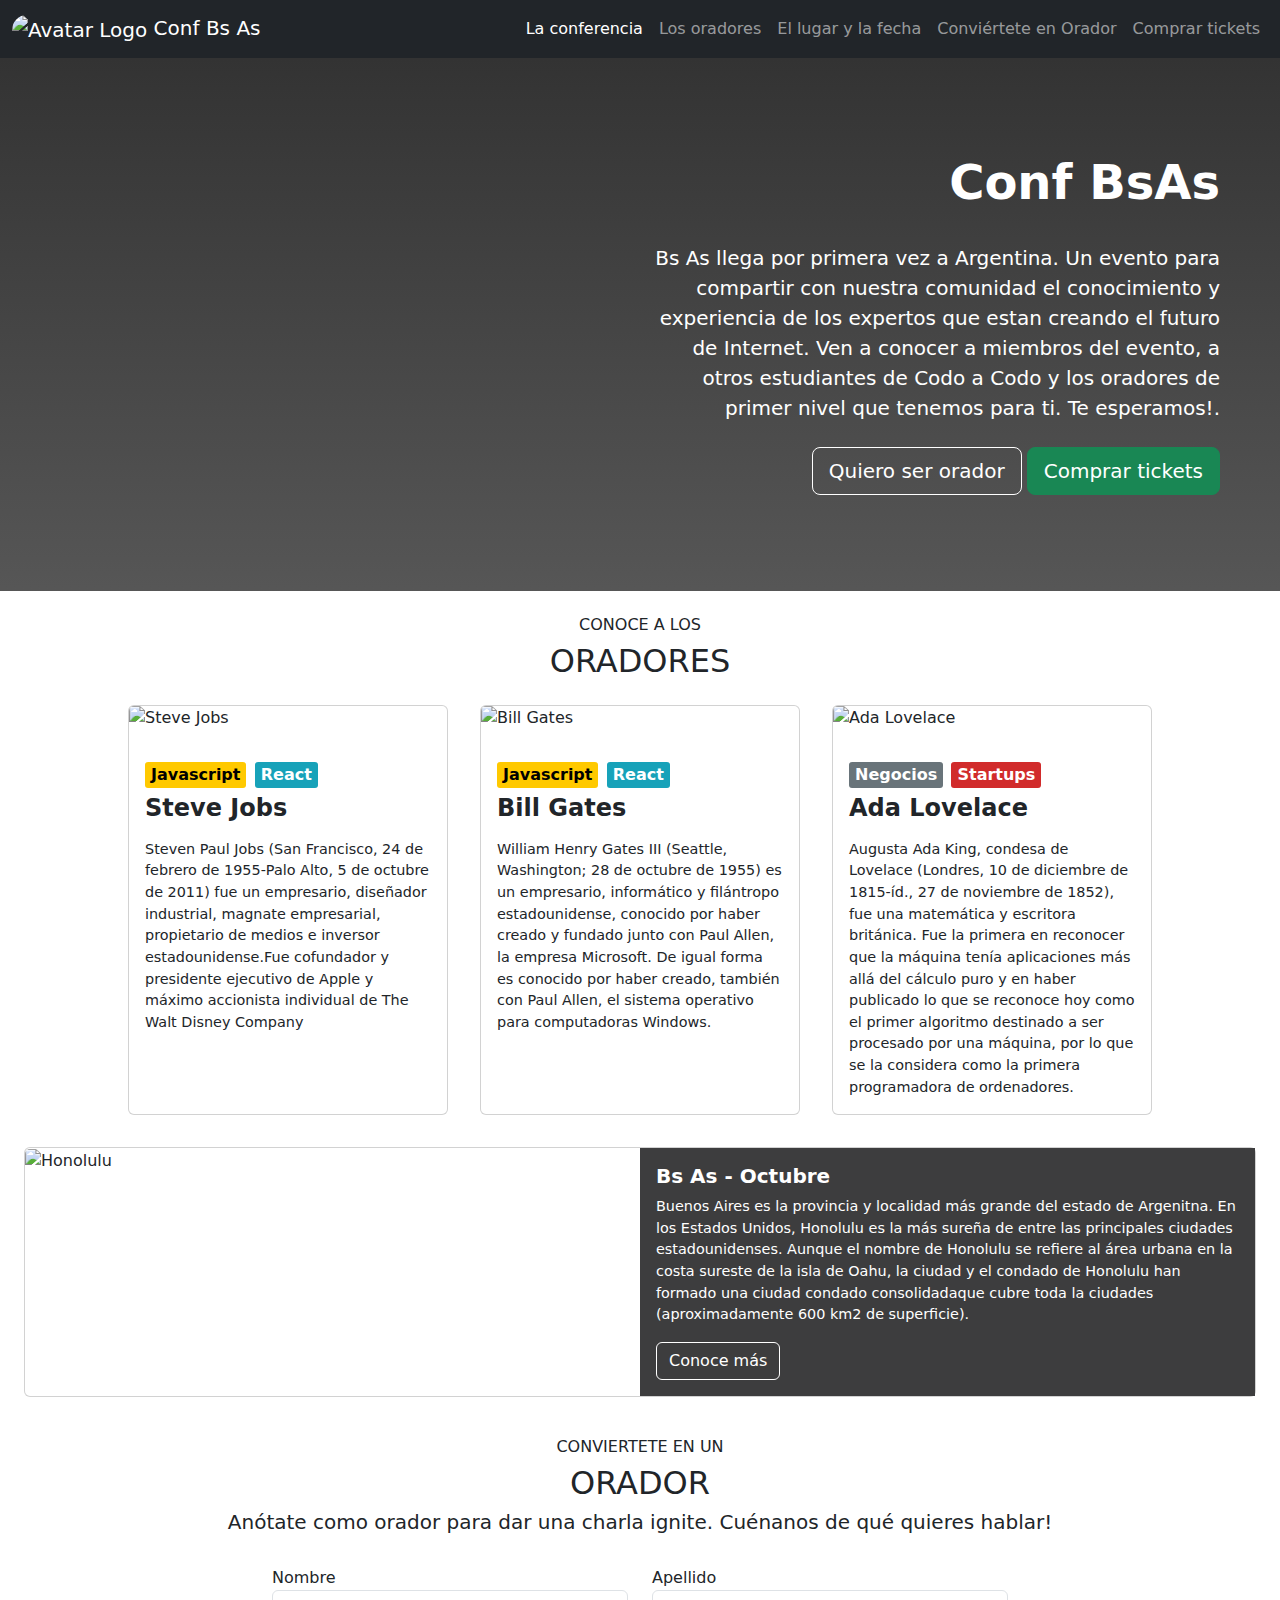
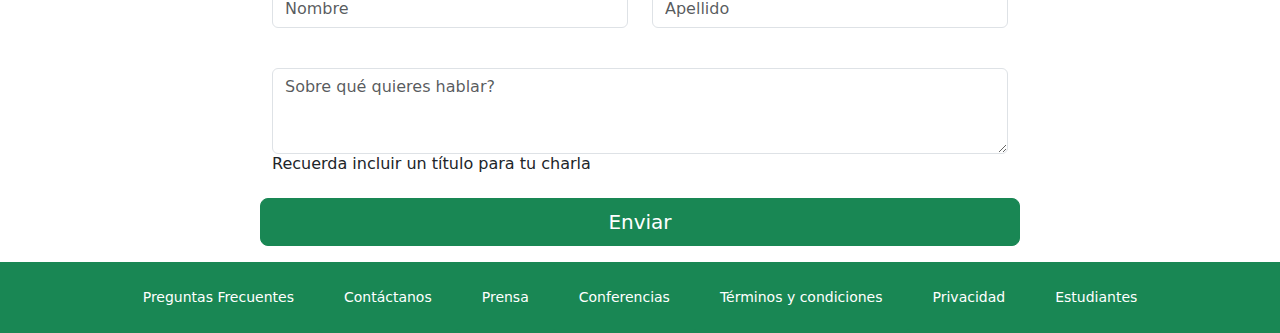
==== TP-integrador.html @ 803d0745 "Add files via upload" ====
<!doctype html>
<html lang="en">

<head>
  <title>Trabajo Practico Integrador Front End</title>
  <!-- Required meta tags -->
  <meta charset="utf-8">
  <meta name="viewport" content="width=device-width, initial-scale=1, shrink-to-fit=no">

  <!-- Bootstrap CSS v5.2.0-beta1 -->
  <link rel="stylesheet" href="https://cdn.jsdelivr.net/npm/bootstrap@5.2.0/dist/css/bootstrap.min.css"
    integrity="sha384-gH2yIJqKdNHPEq0n4Mqa/HGKIhSkIHeL5AyhkYV8i59U5AR6csBvApHHNl/vI1Bx" crossorigin="anonymous">
  <link rel="stylesheet" href="https://cdnjs.cloudflare.com/ajax/libs/animate.css/4.1.1/animate.min.css"/>
  <link rel="stylesheet" href="animate.css">
  <link rel="stylesheet" href="TP-integrador.css">

  <link href="https://unpkg.com/aos@2.3.1/dist/aos.css" rel="stylesheet">

  <script>
    AOS.init();
  </script>

  <link href="/docs/5.0/dist/css/bootstrap.min.css" rel="stylesheet"
    integrity="sha384-EVSTQN3/azprG1Anm3QDgpJLIm9Nao0Yz1ztcQTwFspd3yD65VohhpuuCOmLASjC" crossorigin="anonymous">

  <meta name="viewport" content="width=device-width, initial-scale=1">
  <link href="https://cdn.jsdelivr.net/npm/bootstrap@5.2.1/dist/css/bootstrap.min.css" rel="stylesheet">
 

</head>

<body>
  <div style="overflow-x:auto;">
    <header>
      <!-- place navbar here -->
  <!--
      <nav class="navbar navbar-expand-sm bg-dark navbar-dark" sticky-top>
        <div class="container-fluid">
          <a class="navbar-brand" href="#">
            <img src="imagenes_integrador_front/codoacodo.png" alt="Avatar Logo" style="width:100px;" class="rounded-pill"> 
          </a>
        </div>
      </nav>
-->
  <nav class="navbar navbar-expand-lg bg-dark navbar-dark">
    <div class="container-fluid">
      <a class="navbar-brand" href="#">
        <img src="imagenes_integrador_front/codoacodo.png" alt="Avatar Logo" style="width:100px;" class="rounded-pill"> <!-- alt="Logo" width="30" height="24"
          class="d-inline-block align-text-top"> -->
        Conf Bs As
      </a>
      <div>
        <button class="navbar-toggler" type="button" data-bs-toggle="collapse" data-bs-target="#navbarNavDropdown"
          aria-controls="navbarNavDropdown" aria-expanded="false" aria-label="Toggle navigation">
          <span class="navbar-toggler-icon"></span>
        </button>
        <div class="collapse navbar-collapse" id="navbarNavDropdown">
          <ul class="navbar-nav">
            <li class="nav-item">
              <a class="nav-link active" aria-current="page" href="#">La conferencia</a>
            </li>
            <li class="nav-item">
              <a class="nav-link" href="#">Los oradores</a>
            </li>
            <li class="nav-item">
              <a class="nav-link" href="#">El lugar y la fecha</a>
            </li>
            <li class="nav-item">
              <a class="nav-link" href="#">Conviértete en Orador</a>
            </li>
            <li class="nav-item">
              <a class="nav-link"  href="#">Comprar tickets</a>
            </li>
            <!---<li class="nav-item dropdown">
              <a class="nav-link dropdown-toggle" href="#" role="button" data-bs-toggle="dropdown" aria-expanded="false">
                Comprar tickets
              </a>
              <ul class="dropdown-menu">
                <li><a class="dropdown-item" href="#">Action</a></li>
                <li><a class="dropdown-item" href="#">Another action</a></li>
                <li><a class="dropdown-item" href="#">Something else here</a></li>
              </ul>
            </li>
          -->
          </ul>
        </div>
      </div>
    </div>
  </nav>

    </header>
    <main>

<!-- PORTADA -->

      <div class="p-5 mb-4 fondo text-end text-white">
        <div class="container-fluid py-5 ">
              <h1 class="display-5 fw-bold">Conf BsAs</h1>
              <div class="row">
                <div class="col"></div>
                <div class="col fs-5 py-4">Bs As llega por primera vez a Argentina. Un evento para compartir con nuestra comunidad el conocimiento y experiencia de los expertos que estan creando el futuro de Internet. Ven a conocer a miembros del evento, a otros estudiantes de Codo a Codo y los oradores de primer nivel que tenemos para ti. Te
                esperamos!.</div>
              </div>
              <button class="btn btn-primary-transparent btn-lg text-white border-white" type="button">Quiero ser orador</button>
              <button class="btn btn-success btn-lg" type="button">Comprar tickets</button>
            </div>
        </div>
      </div>
    
<!-- TEXTO  -->

      <h6 align="center">CONOCE A LOS</h6>
      <h2 align="center">ORADORES</h2>

<!-- TARJETAS -->

      <div class="oradores">
        <div class="card" style="width: 20rem;" >
          <img src="imagenes_integrador_front/steve.jpg" class="card-img-top" alt="Steve Jobs">
          <div class="card-body">
            <div class="textoOorador">
              <div class="botones">
                <input type="button" value="Javascript" class="btnAmarillo"></input>
                <input type="button" value="React" class="btnCeleste"></input>
              </div>
            </div>
            <div>
              <h5 class="titulo">Steve Jobs</h5>
              <p class="card-text">Steven Paul Jobs (San Francisco, 24 de febrero de 1955-Palo Alto, 5 de octubre de 2011) fue un empresario, diseñador industrial, magnate empresarial, propietario de medios e inversor estadounidense.Fue cofundador y presidente ejecutivo de Apple y máximo accionista individual de The Walt Disney Company
              </p>
            </div>
          </div>   
        </div>

        <div class="card" style="width: 20rem;">
          <img src="imagenes_integrador_front/bill.jpg" class="card-img-top" alt="Bill Gates">
          <div class="card-body">
            <div class="textoOorador">
              <div class="botones">
                <input type="button" value="Javascript" class="btnAmarillo"></input>
                <input type="button" value="React" class="btnCeleste"></input>
              </div>
              <div>
                <h5 class="titulo">Bill Gates</h5>
                <p class="card-text">William Henry Gates III (Seattle, Washington; 28 de octubre de 1955) es un empresario, informático y filántropo estadounidense, conocido por haber creado y fundado junto con Paul Allen, la empresa Microsoft. De igual forma es conocido por haber creado, también con Paul Allen, el sistema operativo para computadoras Windows.
                </p>
              </div>
            </div>
          </div>
        </div>
      
        <div class="card" style="width: 20rem;">
          <img src="imagenes_integrador_front/ada.jpeg" class="card-img-top" alt="Ada Lovelace">
          <div class="card-body">
            <div class="textoOorador">
              <div class="botones-Ada">
                <input type="button" value="Negocios" class="btnGris"></input>
                <input type="button" value="Startups" class="btnRojo"></input>
              </div>
            <div>
              <h5 class="titulo">Ada Lovelace</h5>
              <p class="card-text">Augusta Ada King, condesa de Lovelace (Londres, 10 de diciembre de 1815-íd., 27 de noviembre de 1852), fue una matemática y escritora británica. Fue la primera en reconocer que la máquina tenía aplicaciones más allá del cálculo puro y en haber publicado lo que se reconoce hoy como el primer algoritmo destinado a ser procesado por una máquina, por lo que se la considera como la primera programadora de ordenadores.
              </p>
              </div>
            </div>
          </div>
        </div>
      </div>

  
 <!-- HONOLULU -->
      
<div class="m-2">
  <div class="card" style="max-width: auto;">
    <div class="row g-0">
      <div class="col-sm-6">
        <img src="imagenes_integrador_front/honolulu.jpg" class="card-img-top h-100" alt="Honolulu">
      </div>
      <div class="col-sm-6 text-white row g-0">
        <div class="card-body" style="background: #3d3d3e;">
          <h5 class="card-title fw-bold">Bs As - Octubre</h5>
          <p class="card-text">Buenos Aires es la provincia y localidad más grande del estado de Argenitna. En los Estados Unidos, Honolulu es la más sureña de entre las principales ciudades estadounidenses.
            Aunque el nombre de Honolulu se refiere al área urbana en la costa sureste de la isla de Oahu, la ciudad y el condado de Honolulu han formado una ciudad condado consolidadaque cubre toda la ciudades
            (aproximadamente 600 km2 de superficie).</p>
          <div class="boton">
            <a href="https://es.wikipedia.org/wiki/Honolulu" class="btn btn-transparent stretched-link text-white border-white">Conoce más</a>
          </div>
        </div>
      </div>
    </div>
  </div>
</div>

<!-- FORMULARIO -->
  <div class="py-4 text-center">
            <h6 >CONVIERTETE EN UN</h6>
            <h2 >ORADOR</h2>
            <h5 >Anótate como orador para dar una charla ignite. Cuénanos de qué quieres hablar!</h5>
  </div>
    <div class="container">
      <!--<div class="abs-center">-->
      <!-- <div class="row justify-content-center align-itmes-center"> -->
          <form action="boot.html" method="post">
            <div class="row justify-content-center">
              <div class="col-md-4 mb-3">
                <label for="nombre">Nombre</label>
                <input type="text" name="nombre" id="nombre" class="form-control" placeholder="Nombre" required>
              </div>
              <div class="col-md-4 mb-3">
                <label for="apellido">Apellido</label>
                <input type="text" name="apellido" id="apellido" class="form-control" placeholder="Apellido" required>
              </div>
            </div>
            <div class="row justify-content-center">
              <div class="col-md-8 mb-3">
                <label for="charla"></label>
                <textarea class="form-control" name="charla" id="charla" rows="3" cols="8" class="form-label" placeholder="Sobre qué quieres hablar?"></textarea>
                <h6>Recuerda incluir un título para tu charla</h6>
              </div>
            </div>
            <div class="row justify-content-center">
                <input type="submit" value="Enviar" class="btn btn-success btn-lg btn-block mb-3 col-md-8">
            </div>
          </form>
      </div>  
    </div>
    </main>

    <footer>
      <!-- place footer here -->
      <div class="d-flex justify-content-center bg-success">
        <div class="row row-cols-md-auto">
          <input type="submit" value="Preguntas Frecuentes" class="btn btn-success btn-sm btn-block p-4 text-center">
          <input type="submit" value="Contáctanos" class="btn btn-success btn-sm btn-block p-4 text-center">
          <input type="submit" value="Prensa" class="btn btn-success btn-sm btn-block p-4 text-center">
          <input type="submit" value="Conferencias" class="btn btn-success btn-sm btn-block p-4 text-center">
          <input type="submit" value="Términos y condiciones" class="btn btn-success btn-sm btn-block p-4 text-center">
          <input type="submit" value="Privacidad" class="btn btn-success btn-sm btn-block p-4 text-center">
          <input type="submit" value="Estudiantes" class="btn btn-success btn-sm btn-block p-4 text-center">
        </div>
      </div>


    </footer>


    <!-- Bootstrap JavaScript Libraries -->
    <script src="https://cdn.jsdelivr.net/npm/@popperjs/core@2.11.5/dist/umd/popper.min.js"
      integrity="sha384-Xe+8cL9oJa6tN/veChSP7q+mnSPaj5Bcu9mPX5F5xIGE0DVittaqT5lorf0EI7Vk" crossorigin="anonymous">
    </script>

    <script src="https://cdn.jsdelivr.net/npm/bootstrap@5.2.0/dist/js/bootstrap.min.js"
      integrity="sha384-ODmDIVzN+pFdexxHEHFBQH3/9/vQ9uori45z4JjnFsRydbmQbmL5t1tQ0culUzyK" crossorigin="anonymous">
    </script>
    
    <script src="https://cdn.jsdelivr.net/npm/bootstrap@5.2.1/dist/js/bootstrap.bundle.min.js"></script>
    
    <script src="https://unpkg.com/aos@2.3.1/dist/aos.js"></script>

  </div>

</body>

</html>
---- TP-integrador.css ----
@import url('https://fonts.googleapis.com/css2?family=Roboto:wght@500&display=swap');

body {
    font-family: "Roboto", sans-serif;
    background-color: light;
}

.navbavar {
    position: sticky top;
    top: 0;
    color: green
}

.nav-link > input:hover {
    text-decoration-color: green;
}

.bd-placeholder-img {
    font-size: 1.125rem;
    text-anchor: middle;
    -webkit-user-select: none;
    -moz-user-select: none;
    user-select: none;
}

@media (min-width: 768px) {
    .bd-placeholder-img-lg {
        font-size: 3.5rem;
    }
}

/*#fondo:before {
	content:'';
	position: absolute;
    top: 0;
	bottom: 0;
	left: 0;
	right: 0;
	background-color: rgba(0,0,0,0.6);
} */

.fondo {
   /*background-image: url("../imagenes_integrador_front/ba1.jpg") ;
   height: 100%;
   background-size: cover;
   background-blend-mode: darken;
   filter: brightness(50%); */
   overflow: hidden;
    background: linear-gradient(rgb(0,0,0,0.8), rgba(44, 44, 44, 0.8)), url("../imagenes_integrador_front/ba1.jpg");  /* Chrome 10-25, Safari 5.1-6 */
    background-size: cover;
    background-repeat: no-repeat;
    width: fit-content;
}


.fondo2 {
    background-image: url("../imagenes_integrador_front/honolulu.jpg");
}

.oradores {
    display:flex;
    flex-direction: row;
    justify-content: center;
    animation: flipInY;
    animation-duration: 2s;
}


.card {
    margin: 1rem; 

}

.orador > img {
    width: 100%;
}

.botones > input {
    border:0;
    border-radius: 3px;
    font-weight: bold;
    padding: 0.2rem, 0.4rem, 0.2rem, 0.4rem;
    margin-top: 1rem;
}

.botones-Ada > input {
    border:0;
    border-radius: 3px;
    font-weight: bold;
    padding: 0.2rem, 0.4rem, 0.2rem, 0.4rem;
    margin-top: 1rem;
}

.botones > input:hover {
    animation: rubberBand;
    animation-duration: 2s;
    animation-iteration-count: infinite;
    --webkit-animation-iteration-count: infinite;
    --animation-repeat: 2s;    
}

.botones-Ada > input:hover {
    animation: rubberBand;
    animation-duration: 2s;
    animation-iteration-count: infinite;
    --webkit-animation-iteration-count: infinite;
    --animation-repeat: 2s;    
}

.btnAmarillo {
    background-color: rgb(255, 201, 0);
    margin-right: 0.2rem;
}

.btnCeleste {
    background-color: rgb(23, 162, 185);
    color: white;
}

.btnGris {
    background-color: rgb(105, 116, 122);
    color: white;
    margin-right: 0.2rem;
}

.btnRojo {
    background-color: rgb(209, 43, 43);
    color: white;
}

.btnVerde {
    background-color: rgb(43, 170, 67);
    color: white;
    padding: 1rem, 0.5rem;
}

.btn-transparent {
    background-color: transparent;
    border-color: white;
    padding: 1rem, 0.5rem;

}

.boton > input:hover {
    animation: rubberBand;
    animation-duration: 2s;
    animation-iteration-count: infinite;
    --webkit-animation-iteration-count: infinite;
    --animation-repeat: 2s;
    border-color: white;
    border-width: 1rem; 
}


.titulo {
    font-size: 1.5rem;
    font-weight: bold ;
    margin-bottom: 1rem;
    margin-top: 0.4rem;
}

.card-text {
    font-size: 0.9rem;

}

.textoOrador{
    margin: 1.2rem;
}


@media only screen and (max-width:700px) {
    .oradores {
    flex-direction: column;
    align-items: center;
    }
}

.card-img {
    margin: 0rem;
    align-self: center;
    size-adjust: auto;
    

}

.abs-center {
    display: flex;
    align-items: center;
    justify-content: center;
    height: 100vh;
}

.form {
    width: 100px;
}


@import "../node_modules/bootstrap/scss/functions";
@import "../node_modules/bootstrap/scss/variables";



@import "../node_modules/bootstrap/scss/maps";
@import "../node_modules/bootstrap/scss/mixins";
@import "../node_modules/bootstrap/scss/root";

.custom-element {
    color: tint-color(primary, 10%);
}

.custom-element-2 {
    color: shade-color(danger, 30%);
}
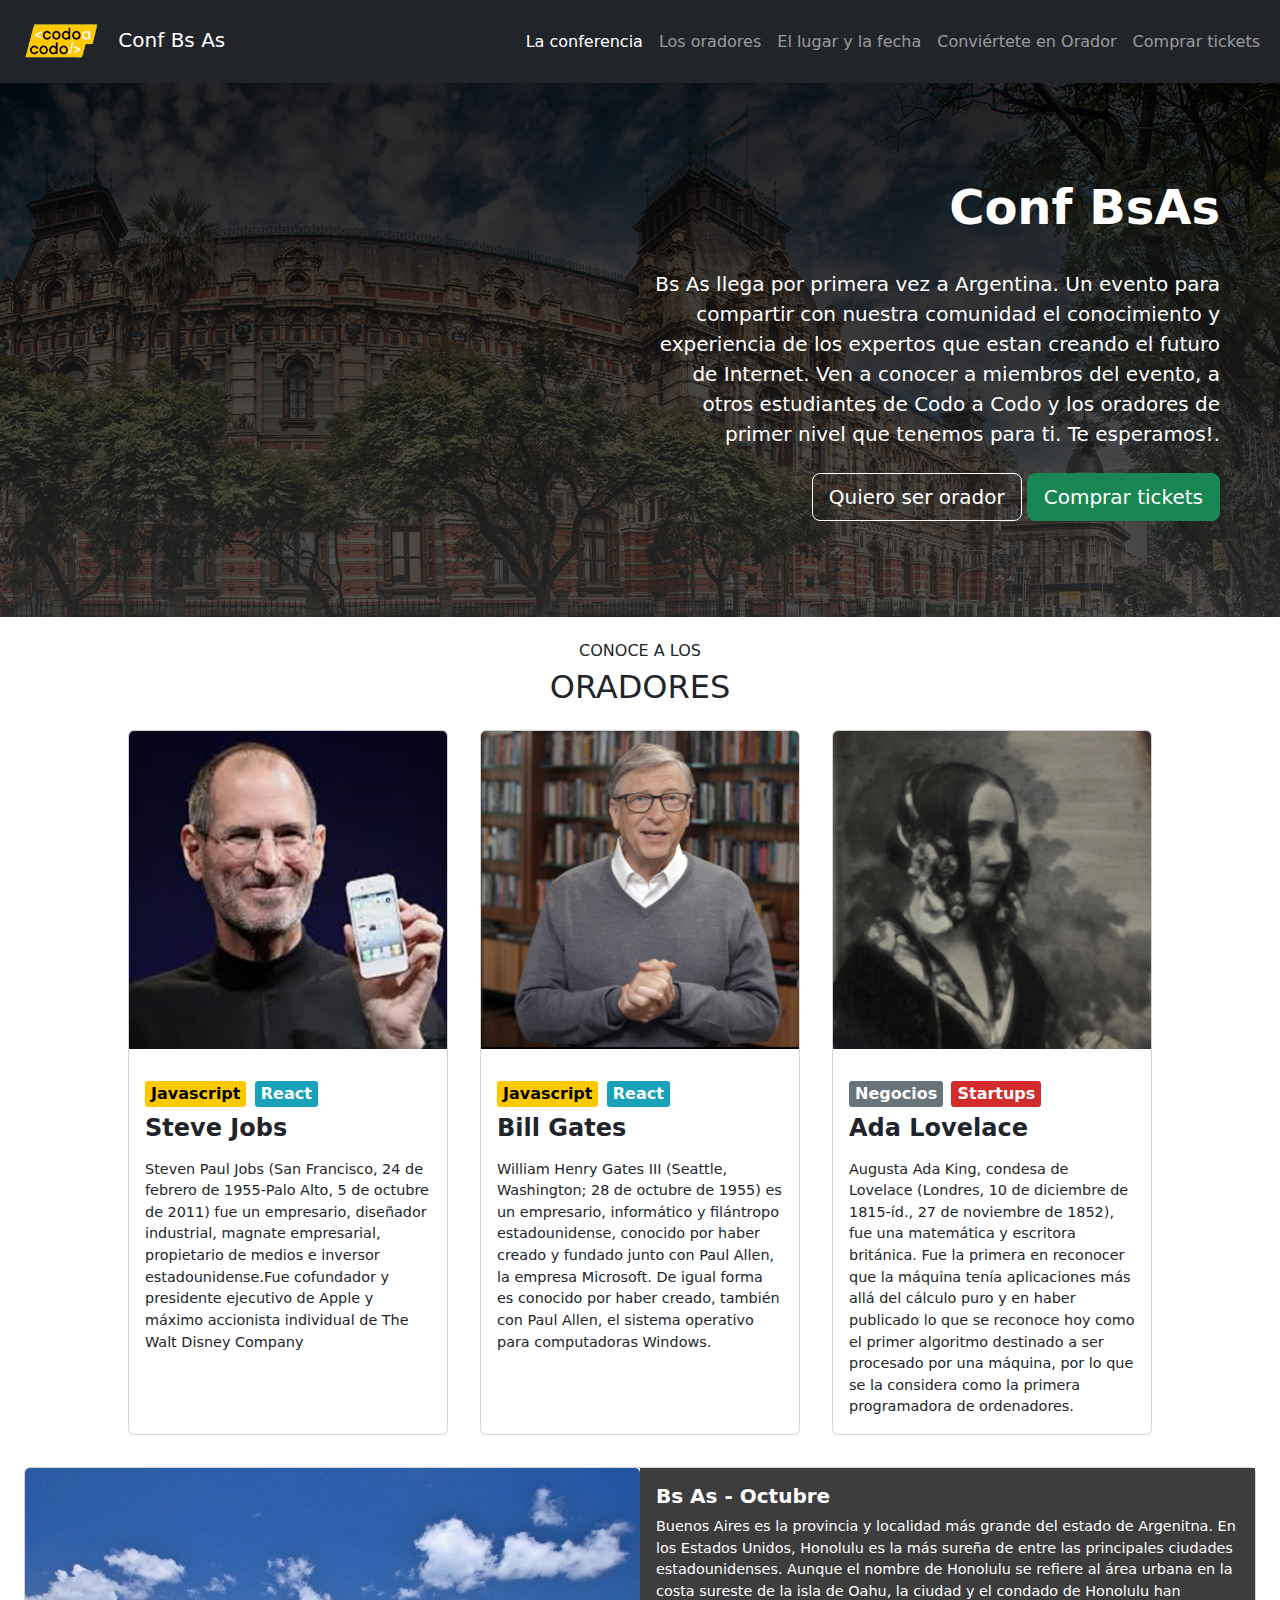
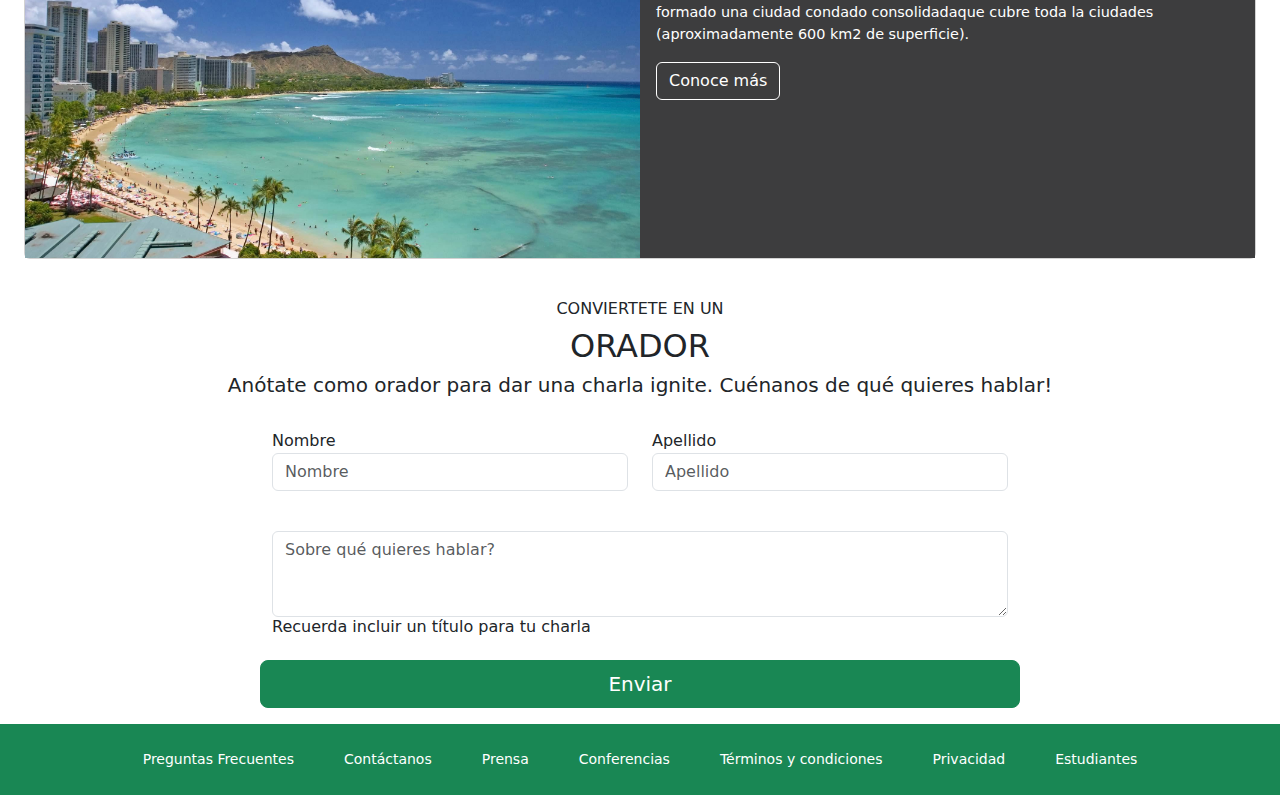
==== commit d74c268e: "Trabajo Integrador" ====
--- a/TP-integrador.html
+++ b/TP-integrador.html
@@ -1,264 +1,264 @@
-<!doctype html>
-<html lang="en">
-
-<head>
-  <title>Trabajo Practico Integrador Front End</title>
-  <!-- Required meta tags -->
-  <meta charset="utf-8">
-  <meta name="viewport" content="width=device-width, initial-scale=1, shrink-to-fit=no">
-
-  <!-- Bootstrap CSS v5.2.0-beta1 -->
-  <link rel="stylesheet" href="https://cdn.jsdelivr.net/npm/bootstrap@5.2.0/dist/css/bootstrap.min.css"
-    integrity="sha384-gH2yIJqKdNHPEq0n4Mqa/HGKIhSkIHeL5AyhkYV8i59U5AR6csBvApHHNl/vI1Bx" crossorigin="anonymous">
-  <link rel="stylesheet" href="https://cdnjs.cloudflare.com/ajax/libs/animate.css/4.1.1/animate.min.css"/>
-  <link rel="stylesheet" href="animate.css">
-  <link rel="stylesheet" href="TP-integrador.css">
-
-  <link href="https://unpkg.com/aos@2.3.1/dist/aos.css" rel="stylesheet">
-
-  <script>
-    AOS.init();
-  </script>
-
-  <link href="/docs/5.0/dist/css/bootstrap.min.css" rel="stylesheet"
-    integrity="sha384-EVSTQN3/azprG1Anm3QDgpJLIm9Nao0Yz1ztcQTwFspd3yD65VohhpuuCOmLASjC" crossorigin="anonymous">
-
-  <meta name="viewport" content="width=device-width, initial-scale=1">
-  <link href="https://cdn.jsdelivr.net/npm/bootstrap@5.2.1/dist/css/bootstrap.min.css" rel="stylesheet">
- 
-
-</head>
-
-<body>
-  <div style="overflow-x:auto;">
-    <header>
-      <!-- place navbar here -->
-  <!--
-      <nav class="navbar navbar-expand-sm bg-dark navbar-dark" sticky-top>
-        <div class="container-fluid">
-          <a class="navbar-brand" href="#">
-            <img src="imagenes_integrador_front/codoacodo.png" alt="Avatar Logo" style="width:100px;" class="rounded-pill"> 
-          </a>
-        </div>
-      </nav>
--->
-  <nav class="navbar navbar-expand-lg bg-dark navbar-dark">
-    <div class="container-fluid">
-      <a class="navbar-brand" href="#">
-        <img src="imagenes_integrador_front/codoacodo.png" alt="Avatar Logo" style="width:100px;" class="rounded-pill"> <!-- alt="Logo" width="30" height="24"
-          class="d-inline-block align-text-top"> -->
-        Conf Bs As
-      </a>
-      <div>
-        <button class="navbar-toggler" type="button" data-bs-toggle="collapse" data-bs-target="#navbarNavDropdown"
-          aria-controls="navbarNavDropdown" aria-expanded="false" aria-label="Toggle navigation">
-          <span class="navbar-toggler-icon"></span>
-        </button>
-        <div class="collapse navbar-collapse" id="navbarNavDropdown">
-          <ul class="navbar-nav">
-            <li class="nav-item">
-              <a class="nav-link active" aria-current="page" href="#">La conferencia</a>
-            </li>
-            <li class="nav-item">
-              <a class="nav-link" href="#">Los oradores</a>
-            </li>
-            <li class="nav-item">
-              <a class="nav-link" href="#">El lugar y la fecha</a>
-            </li>
-            <li class="nav-item">
-              <a class="nav-link" href="#">Conviértete en Orador</a>
-            </li>
-            <li class="nav-item">
-              <a class="nav-link"  href="#">Comprar tickets</a>
-            </li>
-            <!---<li class="nav-item dropdown">
-              <a class="nav-link dropdown-toggle" href="#" role="button" data-bs-toggle="dropdown" aria-expanded="false">
-                Comprar tickets
-              </a>
-              <ul class="dropdown-menu">
-                <li><a class="dropdown-item" href="#">Action</a></li>
-                <li><a class="dropdown-item" href="#">Another action</a></li>
-                <li><a class="dropdown-item" href="#">Something else here</a></li>
-              </ul>
-            </li>
-          -->
-          </ul>
-        </div>
-      </div>
-    </div>
-  </nav>
-
-    </header>
-    <main>
-
-<!-- PORTADA -->
-
-      <div class="p-5 mb-4 fondo text-end text-white">
-        <div class="container-fluid py-5 ">
-              <h1 class="display-5 fw-bold">Conf BsAs</h1>
-              <div class="row">
-                <div class="col"></div>
-                <div class="col fs-5 py-4">Bs As llega por primera vez a Argentina. Un evento para compartir con nuestra comunidad el conocimiento y experiencia de los expertos que estan creando el futuro de Internet. Ven a conocer a miembros del evento, a otros estudiantes de Codo a Codo y los oradores de primer nivel que tenemos para ti. Te
-                esperamos!.</div>
-              </div>
-              <button class="btn btn-primary-transparent btn-lg text-white border-white" type="button">Quiero ser orador</button>
-              <button class="btn btn-success btn-lg" type="button">Comprar tickets</button>
-            </div>
-        </div>
-      </div>
-    
-<!-- TEXTO  -->
-
-      <h6 align="center">CONOCE A LOS</h6>
-      <h2 align="center">ORADORES</h2>
-
-<!-- TARJETAS -->
-
-      <div class="oradores">
-        <div class="card" style="width: 20rem;" >
-          <img src="imagenes_integrador_front/steve.jpg" class="card-img-top" alt="Steve Jobs">
-          <div class="card-body">
-            <div class="textoOorador">
-              <div class="botones">
-                <input type="button" value="Javascript" class="btnAmarillo"></input>
-                <input type="button" value="React" class="btnCeleste"></input>
-              </div>
-            </div>
-            <div>
-              <h5 class="titulo">Steve Jobs</h5>
-              <p class="card-text">Steven Paul Jobs (San Francisco, 24 de febrero de 1955-Palo Alto, 5 de octubre de 2011) fue un empresario, diseñador industrial, magnate empresarial, propietario de medios e inversor estadounidense.Fue cofundador y presidente ejecutivo de Apple y máximo accionista individual de The Walt Disney Company
-              </p>
-            </div>
-          </div>   
-        </div>
-
-        <div class="card" style="width: 20rem;">
-          <img src="imagenes_integrador_front/bill.jpg" class="card-img-top" alt="Bill Gates">
-          <div class="card-body">
-            <div class="textoOorador">
-              <div class="botones">
-                <input type="button" value="Javascript" class="btnAmarillo"></input>
-                <input type="button" value="React" class="btnCeleste"></input>
-              </div>
-              <div>
-                <h5 class="titulo">Bill Gates</h5>
-                <p class="card-text">William Henry Gates III (Seattle, Washington; 28 de octubre de 1955) es un empresario, informático y filántropo estadounidense, conocido por haber creado y fundado junto con Paul Allen, la empresa Microsoft. De igual forma es conocido por haber creado, también con Paul Allen, el sistema operativo para computadoras Windows.
-                </p>
-              </div>
-            </div>
-          </div>
-        </div>
-      
-        <div class="card" style="width: 20rem;">
-          <img src="imagenes_integrador_front/ada.jpeg" class="card-img-top" alt="Ada Lovelace">
-          <div class="card-body">
-            <div class="textoOorador">
-              <div class="botones-Ada">
-                <input type="button" value="Negocios" class="btnGris"></input>
-                <input type="button" value="Startups" class="btnRojo"></input>
-              </div>
-            <div>
-              <h5 class="titulo">Ada Lovelace</h5>
-              <p class="card-text">Augusta Ada King, condesa de Lovelace (Londres, 10 de diciembre de 1815-íd., 27 de noviembre de 1852), fue una matemática y escritora británica. Fue la primera en reconocer que la máquina tenía aplicaciones más allá del cálculo puro y en haber publicado lo que se reconoce hoy como el primer algoritmo destinado a ser procesado por una máquina, por lo que se la considera como la primera programadora de ordenadores.
-              </p>
-              </div>
-            </div>
-          </div>
-        </div>
-      </div>
-
-  
- <!-- HONOLULU -->
-      
-<div class="m-2">
-  <div class="card" style="max-width: auto;">
-    <div class="row g-0">
-      <div class="col-sm-6">
-        <img src="imagenes_integrador_front/honolulu.jpg" class="card-img-top h-100" alt="Honolulu">
-      </div>
-      <div class="col-sm-6 text-white row g-0">
-        <div class="card-body" style="background: #3d3d3e;">
-          <h5 class="card-title fw-bold">Bs As - Octubre</h5>
-          <p class="card-text">Buenos Aires es la provincia y localidad más grande del estado de Argenitna. En los Estados Unidos, Honolulu es la más sureña de entre las principales ciudades estadounidenses.
-            Aunque el nombre de Honolulu se refiere al área urbana en la costa sureste de la isla de Oahu, la ciudad y el condado de Honolulu han formado una ciudad condado consolidadaque cubre toda la ciudades
-            (aproximadamente 600 km2 de superficie).</p>
-          <div class="boton">
-            <a href="https://es.wikipedia.org/wiki/Honolulu" class="btn btn-transparent stretched-link text-white border-white">Conoce más</a>
-          </div>
-        </div>
-      </div>
-    </div>
-  </div>
-</div>
-
-<!-- FORMULARIO -->
-  <div class="py-4 text-center">
-            <h6 >CONVIERTETE EN UN</h6>
-            <h2 >ORADOR</h2>
-            <h5 >Anótate como orador para dar una charla ignite. Cuénanos de qué quieres hablar!</h5>
-  </div>
-    <div class="container">
-      <!--<div class="abs-center">-->
-      <!-- <div class="row justify-content-center align-itmes-center"> -->
-          <form action="boot.html" method="post">
-            <div class="row justify-content-center">
-              <div class="col-md-4 mb-3">
-                <label for="nombre">Nombre</label>
-                <input type="text" name="nombre" id="nombre" class="form-control" placeholder="Nombre" required>
-              </div>
-              <div class="col-md-4 mb-3">
-                <label for="apellido">Apellido</label>
-                <input type="text" name="apellido" id="apellido" class="form-control" placeholder="Apellido" required>
-              </div>
-            </div>
-            <div class="row justify-content-center">
-              <div class="col-md-8 mb-3">
-                <label for="charla"></label>
-                <textarea class="form-control" name="charla" id="charla" rows="3" cols="8" class="form-label" placeholder="Sobre qué quieres hablar?"></textarea>
-                <h6>Recuerda incluir un título para tu charla</h6>
-              </div>
-            </div>
-            <div class="row justify-content-center">
-                <input type="submit" value="Enviar" class="btn btn-success btn-lg btn-block mb-3 col-md-8">
-            </div>
-          </form>
-      </div>  
-    </div>
-    </main>
-
-    <footer>
-      <!-- place footer here -->
-      <div class="d-flex justify-content-center bg-success">
-        <div class="row row-cols-md-auto">
-          <input type="submit" value="Preguntas Frecuentes" class="btn btn-success btn-sm btn-block p-4 text-center">
-          <input type="submit" value="Contáctanos" class="btn btn-success btn-sm btn-block p-4 text-center">
-          <input type="submit" value="Prensa" class="btn btn-success btn-sm btn-block p-4 text-center">
-          <input type="submit" value="Conferencias" class="btn btn-success btn-sm btn-block p-4 text-center">
-          <input type="submit" value="Términos y condiciones" class="btn btn-success btn-sm btn-block p-4 text-center">
-          <input type="submit" value="Privacidad" class="btn btn-success btn-sm btn-block p-4 text-center">
-          <input type="submit" value="Estudiantes" class="btn btn-success btn-sm btn-block p-4 text-center">
-        </div>
-      </div>
-
-
-    </footer>
-
-
-    <!-- Bootstrap JavaScript Libraries -->
-    <script src="https://cdn.jsdelivr.net/npm/@popperjs/core@2.11.5/dist/umd/popper.min.js"
-      integrity="sha384-Xe+8cL9oJa6tN/veChSP7q+mnSPaj5Bcu9mPX5F5xIGE0DVittaqT5lorf0EI7Vk" crossorigin="anonymous">
-    </script>
-
-    <script src="https://cdn.jsdelivr.net/npm/bootstrap@5.2.0/dist/js/bootstrap.min.js"
-      integrity="sha384-ODmDIVzN+pFdexxHEHFBQH3/9/vQ9uori45z4JjnFsRydbmQbmL5t1tQ0culUzyK" crossorigin="anonymous">
-    </script>
-    
-    <script src="https://cdn.jsdelivr.net/npm/bootstrap@5.2.1/dist/js/bootstrap.bundle.min.js"></script>
-    
-    <script src="https://unpkg.com/aos@2.3.1/dist/aos.js"></script>
-
-  </div>
-
-</body>
-
+<!doctype html>
+<html lang="en">
+
+<head>
+  <title>Trabajo Practico Integrador Front End</title>
+  <!-- Required meta tags -->
+  <meta charset="utf-8">
+  <meta name="viewport" content="width=device-width, initial-scale=1, shrink-to-fit=no">
+
+  <!-- Bootstrap CSS v5.2.0-beta1 -->
+  <link rel="stylesheet" href="https://cdn.jsdelivr.net/npm/bootstrap@5.2.0/dist/css/bootstrap.min.css"
+    integrity="sha384-gH2yIJqKdNHPEq0n4Mqa/HGKIhSkIHeL5AyhkYV8i59U5AR6csBvApHHNl/vI1Bx" crossorigin="anonymous">
+  <link rel="stylesheet" href="https://cdnjs.cloudflare.com/ajax/libs/animate.css/4.1.1/animate.min.css"/>
+  <link rel="stylesheet" href="animate.css">
+  <link rel="stylesheet" href="TP-integrador.css">
+
+  <link href="https://unpkg.com/aos@2.3.1/dist/aos.css" rel="stylesheet">
+
+  <script>
+    AOS.init();
+  </script>
+
+  <link href="/docs/5.0/dist/css/bootstrap.min.css" rel="stylesheet"
+    integrity="sha384-EVSTQN3/azprG1Anm3QDgpJLIm9Nao0Yz1ztcQTwFspd3yD65VohhpuuCOmLASjC" crossorigin="anonymous">
+
+  <meta name="viewport" content="width=device-width, initial-scale=1">
+  <link href="https://cdn.jsdelivr.net/npm/bootstrap@5.2.1/dist/css/bootstrap.min.css" rel="stylesheet">
+ 
+
+</head>
+
+<body>
+  <div style="overflow-x:auto;">
+    <header>
+      <!-- place navbar here -->
+  <!--
+      <nav class="navbar navbar-expand-sm bg-dark navbar-dark" sticky-top>
+        <div class="container-fluid">
+          <a class="navbar-brand" href="#">
+            <img src="imagenes_integrador_front/codoacodo.png" alt="Avatar Logo" style="width:100px;" class="rounded-pill"> 
+          </a>
+        </div>
+      </nav>
+-->
+  <nav class="navbar navbar-expand-lg bg-dark navbar-dark">
+    <div class="container-fluid">
+      <a class="navbar-brand" href="#">
+        <img src="imagenes_integrador_front/codoacodo.png" alt="Avatar Logo" style="width:100px;" class="rounded-pill"> <!-- alt="Logo" width="30" height="24"
+          class="d-inline-block align-text-top"> -->
+        Conf Bs As
+      </a>
+      <div>
+        <button class="navbar-toggler" type="button" data-bs-toggle="collapse" data-bs-target="#navbarNavDropdown"
+          aria-controls="navbarNavDropdown" aria-expanded="false" aria-label="Toggle navigation">
+          <span class="navbar-toggler-icon"></span>
+        </button>
+        <div class="collapse navbar-collapse" id="navbarNavDropdown">
+          <ul class="navbar-nav">
+            <li class="nav-item">
+              <a class="nav-link active" aria-current="page" href="#">La conferencia</a>
+            </li>
+            <li class="nav-item">
+              <a class="nav-link" href="#">Los oradores</a>
+            </li>
+            <li class="nav-item">
+              <a class="nav-link" href="#">El lugar y la fecha</a>
+            </li>
+            <li class="nav-item">
+              <a class="nav-link" href="#">Conviértete en Orador</a>
+            </li>
+            <li class="nav-item">
+              <a class="nav-link"  href="#">Comprar tickets</a>
+            </li>
+            <!---<li class="nav-item dropdown">
+              <a class="nav-link dropdown-toggle" href="#" role="button" data-bs-toggle="dropdown" aria-expanded="false">
+                Comprar tickets
+              </a>
+              <ul class="dropdown-menu">
+                <li><a class="dropdown-item" href="#">Action</a></li>
+                <li><a class="dropdown-item" href="#">Another action</a></li>
+                <li><a class="dropdown-item" href="#">Something else here</a></li>
+              </ul>
+            </li>
+          -->
+          </ul>
+        </div>
+      </div>
+    </div>
+  </nav>
+
+    </header>
+    <main>
+
+<!-- PORTADA -->
+
+      <div class="p-5 mb-4 fondo text-end text-white">
+        <div class="container-fluid py-5 ">
+              <h1 class="display-5 fw-bold">Conf BsAs</h1>
+              <div class="row">
+                <div class="col"></div>
+                <div class="col fs-5 py-4">Bs As llega por primera vez a Argentina. Un evento para compartir con nuestra comunidad el conocimiento y experiencia de los expertos que estan creando el futuro de Internet. Ven a conocer a miembros del evento, a otros estudiantes de Codo a Codo y los oradores de primer nivel que tenemos para ti. Te
+                esperamos!.</div>
+              </div>
+              <button class="btn btn-primary-transparent btn-lg text-white border-white" type="button">Quiero ser orador</button>
+              <button class="btn btn-success btn-lg" type="button">Comprar tickets</button>
+            </div>
+        </div>
+      </div>
+    
+<!-- TEXTO  -->
+
+      <h6 align="center">CONOCE A LOS</h6>
+      <h2 align="center">ORADORES</h2>
+
+<!-- TARJETAS -->
+
+      <div class="oradores">
+        <div class="card" style="width: 20rem;" >
+          <img src="imagenes_integrador_front/steve.jpg" class="card-img-top" alt="Steve Jobs">
+          <div class="card-body">
+            <div class="textoOorador">
+              <div class="botones">
+                <input type="button" value="Javascript" class="btnAmarillo"></input>
+                <input type="button" value="React" class="btnCeleste"></input>
+              </div>
+            </div>
+            <div>
+              <h5 class="titulo">Steve Jobs</h5>
+              <p class="card-text">Steven Paul Jobs (San Francisco, 24 de febrero de 1955-Palo Alto, 5 de octubre de 2011) fue un empresario, diseñador industrial, magnate empresarial, propietario de medios e inversor estadounidense.Fue cofundador y presidente ejecutivo de Apple y máximo accionista individual de The Walt Disney Company
+              </p>
+            </div>
+          </div>   
+        </div>
+
+        <div class="card" style="width: 20rem;">
+          <img src="imagenes_integrador_front/bill.jpg" class="card-img-top" alt="Bill Gates">
+          <div class="card-body">
+            <div class="textoOorador">
+              <div class="botones">
+                <input type="button" value="Javascript" class="btnAmarillo"></input>
+                <input type="button" value="React" class="btnCeleste"></input>
+              </div>
+              <div>
+                <h5 class="titulo">Bill Gates</h5>
+                <p class="card-text">William Henry Gates III (Seattle, Washington; 28 de octubre de 1955) es un empresario, informático y filántropo estadounidense, conocido por haber creado y fundado junto con Paul Allen, la empresa Microsoft. De igual forma es conocido por haber creado, también con Paul Allen, el sistema operativo para computadoras Windows.
+                </p>
+              </div>
+            </div>
+          </div>
+        </div>
+      
+        <div class="card" style="width: 20rem;">
+          <img src="imagenes_integrador_front/ada.jpeg" class="card-img-top" alt="Ada Lovelace">
+          <div class="card-body">
+            <div class="textoOorador">
+              <div class="botones-Ada">
+                <input type="button" value="Negocios" class="btnGris"></input>
+                <input type="button" value="Startups" class="btnRojo"></input>
+              </div>
+            <div>
+              <h5 class="titulo">Ada Lovelace</h5>
+              <p class="card-text">Augusta Ada King, condesa de Lovelace (Londres, 10 de diciembre de 1815-íd., 27 de noviembre de 1852), fue una matemática y escritora británica. Fue la primera en reconocer que la máquina tenía aplicaciones más allá del cálculo puro y en haber publicado lo que se reconoce hoy como el primer algoritmo destinado a ser procesado por una máquina, por lo que se la considera como la primera programadora de ordenadores.
+              </p>
+              </div>
+            </div>
+          </div>
+        </div>
+      </div>
+
+  
+ <!-- HONOLULU -->
+      
+<div class="m-2">
+  <div class="card" style="max-width: auto;">
+    <div class="row g-0">
+      <div class="col-sm-6">
+        <img src="imagenes_integrador_front/honolulu.jpg" class="card-img-top h-100" alt="Honolulu">
+      </div>
+      <div class="col-sm-6 text-white row g-0">
+        <div class="card-body" style="background: #3d3d3e;">
+          <h5 class="card-title fw-bold">Bs As - Octubre</h5>
+          <p class="card-text">Buenos Aires es la provincia y localidad más grande del estado de Argenitna. En los Estados Unidos, Honolulu es la más sureña de entre las principales ciudades estadounidenses.
+            Aunque el nombre de Honolulu se refiere al área urbana en la costa sureste de la isla de Oahu, la ciudad y el condado de Honolulu han formado una ciudad condado consolidadaque cubre toda la ciudades
+            (aproximadamente 600 km2 de superficie).</p>
+          <div class="boton">
+            <a href="https://es.wikipedia.org/wiki/Honolulu" class="btn btn-transparent stretched-link text-white border-white">Conoce más</a>
+          </div>
+        </div>
+      </div>
+    </div>
+  </div>
+</div>
+
+<!-- FORMULARIO -->
+  <div class="py-4 text-center">
+            <h6 >CONVIERTETE EN UN</h6>
+            <h2 >ORADOR</h2>
+            <h5 >Anótate como orador para dar una charla ignite. Cuénanos de qué quieres hablar!</h5>
+  </div>
+    <div class="container">
+      <!--<div class="abs-center">-->
+      <!-- <div class="row justify-content-center align-itmes-center"> -->
+          <form action="boot.html" method="post">
+            <div class="row justify-content-center">
+              <div class="col-md-4 mb-3">
+                <label for="nombre">Nombre</label>
+                <input type="text" name="nombre" id="nombre" class="form-control" placeholder="Nombre" required>
+              </div>
+              <div class="col-md-4 mb-3">
+                <label for="apellido">Apellido</label>
+                <input type="text" name="apellido" id="apellido" class="form-control" placeholder="Apellido" required>
+              </div>
+            </div>
+            <div class="row justify-content-center">
+              <div class="col-md-8 mb-3">
+                <label for="charla"></label>
+                <textarea class="form-control" name="charla" id="charla" rows="3" cols="8" class="form-label" placeholder="Sobre qué quieres hablar?"></textarea>
+                <h6>Recuerda incluir un título para tu charla</h6>
+              </div>
+            </div>
+            <div class="row justify-content-center">
+                <input type="submit" value="Enviar" class="btn btn-success btn-lg btn-block mb-3 col-md-8">
+            </div>
+          </form>
+      </div>  
+    </div>
+    </main>
+
+    <footer>
+      <!-- place footer here -->
+      <div class="d-flex justify-content-center bg-success">
+        <div class="row row-cols-md-auto">
+          <input type="submit" value="Preguntas Frecuentes" class="btn btn-success btn-sm btn-block p-4 text-center">
+          <input type="submit" value="Contáctanos" class="btn btn-success btn-sm btn-block p-4 text-center">
+          <input type="submit" value="Prensa" class="btn btn-success btn-sm btn-block p-4 text-center">
+          <input type="submit" value="Conferencias" class="btn btn-success btn-sm btn-block p-4 text-center">
+          <input type="submit" value="Términos y condiciones" class="btn btn-success btn-sm btn-block p-4 text-center">
+          <input type="submit" value="Privacidad" class="btn btn-success btn-sm btn-block p-4 text-center">
+          <input type="submit" value="Estudiantes" class="btn btn-success btn-sm btn-block p-4 text-center">
+        </div>
+      </div>
+
+
+    </footer>
+
+
+    <!-- Bootstrap JavaScript Libraries -->
+    <script src="https://cdn.jsdelivr.net/npm/@popperjs/core@2.11.5/dist/umd/popper.min.js"
+      integrity="sha384-Xe+8cL9oJa6tN/veChSP7q+mnSPaj5Bcu9mPX5F5xIGE0DVittaqT5lorf0EI7Vk" crossorigin="anonymous">
+    </script>
+
+    <script src="https://cdn.jsdelivr.net/npm/bootstrap@5.2.0/dist/js/bootstrap.min.js"
+      integrity="sha384-ODmDIVzN+pFdexxHEHFBQH3/9/vQ9uori45z4JjnFsRydbmQbmL5t1tQ0culUzyK" crossorigin="anonymous">
+    </script>
+    
+    <script src="https://cdn.jsdelivr.net/npm/bootstrap@5.2.1/dist/js/bootstrap.bundle.min.js"></script>
+    
+    <script src="https://unpkg.com/aos@2.3.1/dist/aos.js"></script>
+
+  </div>
+
+</body>
+
 </html>--- a/TP-integrador.css
+++ b/TP-integrador.css
@@ -1,214 +1,214 @@
-@import url('https://fonts.googleapis.com/css2?family=Roboto:wght@500&display=swap');
-
-body {
-    font-family: "Roboto", sans-serif;
-    background-color: light;
-}
-
-.navbavar {
-    position: sticky top;
-    top: 0;
-    color: green
-}
-
-.nav-link > input:hover {
-    text-decoration-color: green;
-}
-
-.bd-placeholder-img {
-    font-size: 1.125rem;
-    text-anchor: middle;
-    -webkit-user-select: none;
-    -moz-user-select: none;
-    user-select: none;
-}
-
-@media (min-width: 768px) {
-    .bd-placeholder-img-lg {
-        font-size: 3.5rem;
-    }
-}
-
-/*#fondo:before {
-	content:'';
-	position: absolute;
-    top: 0;
-	bottom: 0;
-	left: 0;
-	right: 0;
-	background-color: rgba(0,0,0,0.6);
-} */
-
-.fondo {
-   /*background-image: url("../imagenes_integrador_front/ba1.jpg") ;
-   height: 100%;
-   background-size: cover;
-   background-blend-mode: darken;
-   filter: brightness(50%); */
-   overflow: hidden;
-    background: linear-gradient(rgb(0,0,0,0.8), rgba(44, 44, 44, 0.8)), url("../imagenes_integrador_front/ba1.jpg");  /* Chrome 10-25, Safari 5.1-6 */
-    background-size: cover;
-    background-repeat: no-repeat;
-    width: fit-content;
-}
-
-
-.fondo2 {
-    background-image: url("../imagenes_integrador_front/honolulu.jpg");
-}
-
-.oradores {
-    display:flex;
-    flex-direction: row;
-    justify-content: center;
-    animation: flipInY;
-    animation-duration: 2s;
-}
-
-
-.card {
-    margin: 1rem; 
-
-}
-
-.orador > img {
-    width: 100%;
-}
-
-.botones > input {
-    border:0;
-    border-radius: 3px;
-    font-weight: bold;
-    padding: 0.2rem, 0.4rem, 0.2rem, 0.4rem;
-    margin-top: 1rem;
-}
-
-.botones-Ada > input {
-    border:0;
-    border-radius: 3px;
-    font-weight: bold;
-    padding: 0.2rem, 0.4rem, 0.2rem, 0.4rem;
-    margin-top: 1rem;
-}
-
-.botones > input:hover {
-    animation: rubberBand;
-    animation-duration: 2s;
-    animation-iteration-count: infinite;
-    --webkit-animation-iteration-count: infinite;
-    --animation-repeat: 2s;    
-}
-
-.botones-Ada > input:hover {
-    animation: rubberBand;
-    animation-duration: 2s;
-    animation-iteration-count: infinite;
-    --webkit-animation-iteration-count: infinite;
-    --animation-repeat: 2s;    
-}
-
-.btnAmarillo {
-    background-color: rgb(255, 201, 0);
-    margin-right: 0.2rem;
-}
-
-.btnCeleste {
-    background-color: rgb(23, 162, 185);
-    color: white;
-}
-
-.btnGris {
-    background-color: rgb(105, 116, 122);
-    color: white;
-    margin-right: 0.2rem;
-}
-
-.btnRojo {
-    background-color: rgb(209, 43, 43);
-    color: white;
-}
-
-.btnVerde {
-    background-color: rgb(43, 170, 67);
-    color: white;
-    padding: 1rem, 0.5rem;
-}
-
-.btn-transparent {
-    background-color: transparent;
-    border-color: white;
-    padding: 1rem, 0.5rem;
-
-}
-
-.boton > input:hover {
-    animation: rubberBand;
-    animation-duration: 2s;
-    animation-iteration-count: infinite;
-    --webkit-animation-iteration-count: infinite;
-    --animation-repeat: 2s;
-    border-color: white;
-    border-width: 1rem; 
-}
-
-
-.titulo {
-    font-size: 1.5rem;
-    font-weight: bold ;
-    margin-bottom: 1rem;
-    margin-top: 0.4rem;
-}
-
-.card-text {
-    font-size: 0.9rem;
-
-}
-
-.textoOrador{
-    margin: 1.2rem;
-}
-
-
-@media only screen and (max-width:700px) {
-    .oradores {
-    flex-direction: column;
-    align-items: center;
-    }
-}
-
-.card-img {
-    margin: 0rem;
-    align-self: center;
-    size-adjust: auto;
-    
-
-}
-
-.abs-center {
-    display: flex;
-    align-items: center;
-    justify-content: center;
-    height: 100vh;
-}
-
-.form {
-    width: 100px;
-}
-
-
-@import "../node_modules/bootstrap/scss/functions";
-@import "../node_modules/bootstrap/scss/variables";
-
-
-
-@import "../node_modules/bootstrap/scss/maps";
-@import "../node_modules/bootstrap/scss/mixins";
-@import "../node_modules/bootstrap/scss/root";
-
-.custom-element {
-    color: tint-color(primary, 10%);
-}
-
-.custom-element-2 {
-    color: shade-color(danger, 30%);
+@import url('https://fonts.googleapis.com/css2?family=Roboto:wght@500&display=swap');
+
+body {
+    font-family: "Roboto", sans-serif;
+    background-color: light;
+}
+
+.navbavar {
+    position: sticky top;
+    top: 0;
+    color: green
+}
+
+.nav-link > input:hover {
+    text-decoration-color: green;
+}
+
+.bd-placeholder-img {
+    font-size: 1.125rem;
+    text-anchor: middle;
+    -webkit-user-select: none;
+    -moz-user-select: none;
+    user-select: none;
+}
+
+@media (min-width: 768px) {
+    .bd-placeholder-img-lg {
+        font-size: 3.5rem;
+    }
+}
+
+/*#fondo:before {
+	content:'';
+	position: absolute;
+    top: 0;
+	bottom: 0;
+	left: 0;
+	right: 0;
+	background-color: rgba(0,0,0,0.6);
+} */
+
+.fondo {
+   /*background-image: url("../imagenes_integrador_front/ba1.jpg") ;
+   height: 100%;
+   background-size: cover;
+   background-blend-mode: darken;
+   filter: brightness(50%); */
+   overflow: hidden;
+    background: linear-gradient(rgb(0,0,0,0.8), rgba(44, 44, 44, 0.8)), url("../imagenes_integrador_front/ba1.jpg");  /* Chrome 10-25, Safari 5.1-6 */
+    background-size: cover;
+    background-repeat: no-repeat;
+    width: fit-content;
+}
+
+
+.fondo2 {
+    background-image: url("../imagenes_integrador_front/honolulu.jpg");
+}
+
+.oradores {
+    display:flex;
+    flex-direction: row;
+    justify-content: center;
+    animation: flipInY;
+    animation-duration: 2s;
+}
+
+
+.card {
+    margin: 1rem; 
+
+}
+
+.orador > img {
+    width: 100%;
+}
+
+.botones > input {
+    border:0;
+    border-radius: 3px;
+    font-weight: bold;
+    padding: 0.2rem, 0.4rem, 0.2rem, 0.4rem;
+    margin-top: 1rem;
+}
+
+.botones-Ada > input {
+    border:0;
+    border-radius: 3px;
+    font-weight: bold;
+    padding: 0.2rem, 0.4rem, 0.2rem, 0.4rem;
+    margin-top: 1rem;
+}
+
+.botones > input:hover {
+    animation: rubberBand;
+    animation-duration: 2s;
+    animation-iteration-count: infinite;
+    --webkit-animation-iteration-count: infinite;
+    --animation-repeat: 2s;    
+}
+
+.botones-Ada > input:hover {
+    animation: rubberBand;
+    animation-duration: 2s;
+    animation-iteration-count: infinite;
+    --webkit-animation-iteration-count: infinite;
+    --animation-repeat: 2s;    
+}
+
+.btnAmarillo {
+    background-color: rgb(255, 201, 0);
+    margin-right: 0.2rem;
+}
+
+.btnCeleste {
+    background-color: rgb(23, 162, 185);
+    color: white;
+}
+
+.btnGris {
+    background-color: rgb(105, 116, 122);
+    color: white;
+    margin-right: 0.2rem;
+}
+
+.btnRojo {
+    background-color: rgb(209, 43, 43);
+    color: white;
+}
+
+.btnVerde {
+    background-color: rgb(43, 170, 67);
+    color: white;
+    padding: 1rem, 0.5rem;
+}
+
+.btn-transparent {
+    background-color: transparent;
+    border-color: white;
+    padding: 1rem, 0.5rem;
+
+}
+
+.boton > input:hover {
+    animation: rubberBand;
+    animation-duration: 2s;
+    animation-iteration-count: infinite;
+    --webkit-animation-iteration-count: infinite;
+    --animation-repeat: 2s;
+    border-color: white;
+    border-width: 1rem; 
+}
+
+
+.titulo {
+    font-size: 1.5rem;
+    font-weight: bold ;
+    margin-bottom: 1rem;
+    margin-top: 0.4rem;
+}
+
+.card-text {
+    font-size: 0.9rem;
+
+}
+
+.textoOrador{
+    margin: 1.2rem;
+}
+
+
+@media only screen and (max-width:700px) {
+    .oradores {
+    flex-direction: column;
+    align-items: center;
+    }
+}
+
+.card-img {
+    margin: 0rem;
+    align-self: center;
+    size-adjust: auto;
+    
+
+}
+
+.abs-center {
+    display: flex;
+    align-items: center;
+    justify-content: center;
+    height: 100vh;
+}
+
+.form {
+    width: 100px;
+}
+
+
+@import "../node_modules/bootstrap/scss/functions";
+@import "../node_modules/bootstrap/scss/variables";
+
+
+
+@import "../node_modules/bootstrap/scss/maps";
+@import "../node_modules/bootstrap/scss/mixins";
+@import "../node_modules/bootstrap/scss/root";
+
+.custom-element {
+    color: tint-color(primary, 10%);
+}
+
+.custom-element-2 {
+    color: shade-color(danger, 30%);
 }